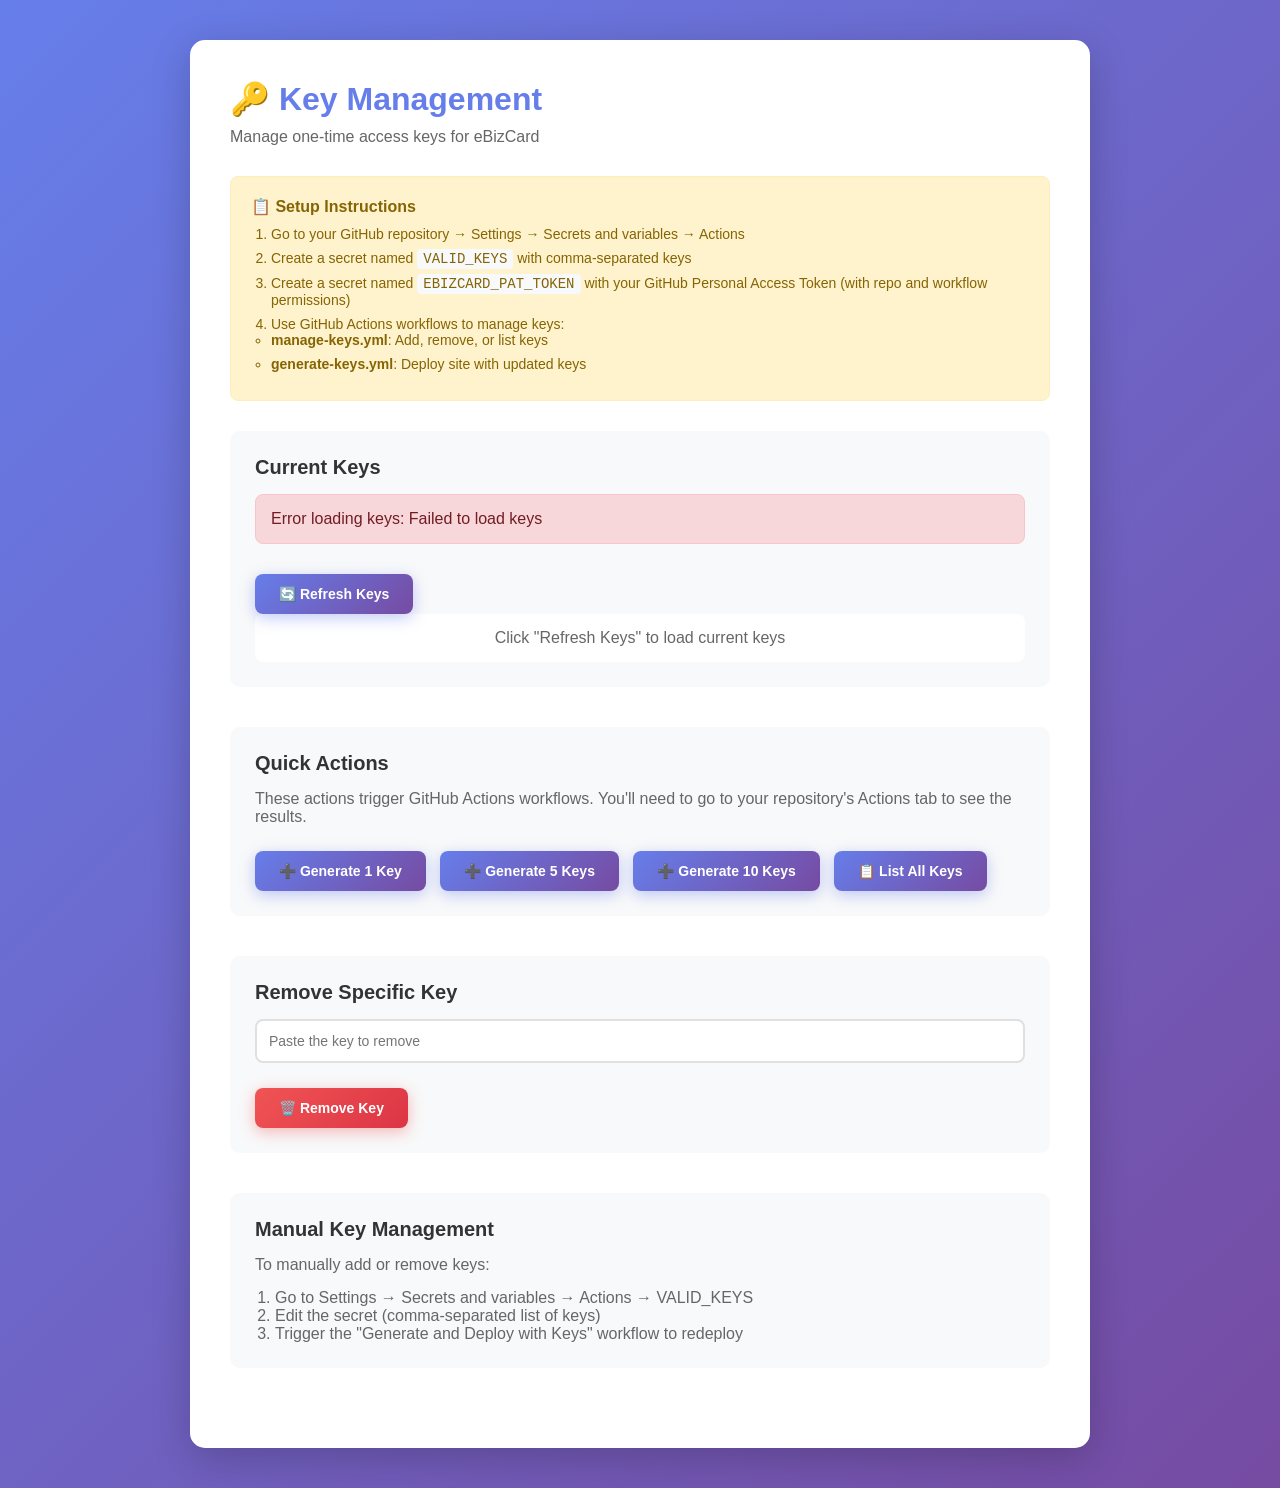
==== admin.html @ c4266b69 "Refactor key management system: remove local storage handling, integrate GitHub Actions for key gene" ====
<!DOCTYPE html>
<html lang="en">
<head>
    <meta charset="UTF-8">
    <meta name="viewport" content="width=device-width, initial-scale=1.0">
    <title>eBizCard Admin - Key Management</title>
    <style>
        * {
            margin: 0;
            padding: 0;
            box-sizing: border-box;
        }
        
        body {
            font-family: 'Segoe UI', Tahoma, Geneva, Verdana, sans-serif;
            background: linear-gradient(135deg, #667eea 0%, #764ba2 100%);
            min-height: 100vh;
            padding: 40px 20px;
        }
        
        .container {
            max-width: 900px;
            margin: 0 auto;
            background: white;
            border-radius: 15px;
            padding: 40px;
            box-shadow: 0 10px 40px rgba(0, 0, 0, 0.2);
        }
        
        h1 {
            color: #667eea;
            margin-bottom: 10px;
            font-size: 32px;
        }
        
        .subtitle {
            color: #666;
            margin-bottom: 30px;
            font-size: 16px;
        }
        
        .section {
            margin-bottom: 40px;
            padding: 25px;
            background: #f8f9fa;
            border-radius: 10px;
        }
        
        .section h2 {
            color: #333;
            margin-bottom: 15px;
            font-size: 20px;
        }
        
        .btn {
            background: linear-gradient(135deg, #667eea 0%, #764ba2 100%);
            color: white;
            border: none;
            padding: 12px 24px;
            font-size: 14px;
            font-weight: 600;
            border-radius: 8px;
            cursor: pointer;
            transition: transform 0.3s, box-shadow 0.3s;
            box-shadow: 0 4px 15px rgba(102, 126, 234, 0.4);
            margin-right: 10px;
            margin-top: 10px;
        }
        
        .btn:hover {
            transform: translateY(-2px);
            box-shadow: 0 6px 20px rgba(102, 126, 234, 0.6);
        }
        
        .btn-danger {
            background: linear-gradient(135deg, #f05454 0%, #dc3545 100%);
            box-shadow: 0 4px 15px rgba(240, 84, 84, 0.4);
        }
        
        .btn-danger:hover {
            box-shadow: 0 6px 20px rgba(240, 84, 84, 0.6);
        }
        
        input[type="text"],
        input[type="password"],
        input[type="number"] {
            width: 100%;
            padding: 12px;
            border: 2px solid #e0e0e0;
            border-radius: 8px;
            font-size: 14px;
            margin-bottom: 15px;
        }
        
        input:focus {
            outline: none;
            border-color: #667eea;
        }
        
        .key-list {
            max-height: 400px;
            overflow-y: auto;
            background: white;
            border-radius: 8px;
            padding: 15px;
        }
        
        .key-item {
            display: flex;
            justify-content: space-between;
            align-items: center;
            padding: 15px;
            background: #f8f9fa;
            border-radius: 8px;
            margin-bottom: 10px;
            border: 1px solid #e0e0e0;
        }
        
        .key-text {
            font-family: 'Courier New', monospace;
            font-size: 12px;
            flex-grow: 1;
            margin-right: 15px;
            word-break: break-all;
        }
        
        .key-url {
            font-size: 11px;
            color: #666;
            margin-top: 5px;
        }
        
        .message {
            padding: 15px;
            border-radius: 8px;
            margin-bottom: 20px;
            display: none;
        }
        
        .message.success {
            background: #d4edda;
            color: #155724;
            border: 1px solid #c3e6cb;
        }
        
        .message.error {
            background: #f8d7da;
            color: #721c24;
            border: 1px solid #f5c6cb;
        }
        
        .message.visible {
            display: block;
        }
        
        .instructions {
            background: #fff3cd;
            border: 1px solid #ffeeba;
            color: #856404;
            padding: 20px;
            border-radius: 8px;
            margin-bottom: 30px;
        }
        
        .instructions h3 {
            margin-bottom: 10px;
            font-size: 16px;
        }
        
        .instructions ol {
            margin-left: 20px;
        }
        
        .instructions li {
            margin-bottom: 8px;
            font-size: 14px;
        }
        
        .instructions code {
            background: #f8f9fa;
            padding: 2px 6px;
            border-radius: 4px;
            font-family: 'Courier New', monospace;
        }
    </style>
</head>
<body>
    <div class="container">
        <h1>🔑 Key Management</h1>
        <p class="subtitle">Manage one-time access keys for eBizCard</p>
        
        <div class="instructions">
            <h3>📋 Setup Instructions</h3>
            <ol>
                <li>Go to your GitHub repository → Settings → Secrets and variables → Actions</li>
                <li>Create a secret named <code>VALID_KEYS</code> with comma-separated keys</li>
                <li>Create a secret named <code>EBIZCARD_PAT_TOKEN</code> with your GitHub Personal Access Token (with repo and workflow permissions)</li>
                <li>Use GitHub Actions workflows to manage keys:
                    <ul>
                        <li><strong>manage-keys.yml</strong>: Add, remove, or list keys</li>
                        <li><strong>generate-keys.yml</strong>: Deploy site with updated keys</li>
                    </ul>
                </li>
            </ol>
        </div>
        
        <div class="section">
            <h2>Current Keys</h2>
            <div id="message" class="message"></div>
            <button class="btn" onclick="loadKeys()">🔄 Refresh Keys</button>
            <div id="keyList" class="key-list">
                <p style="color: #666; text-align: center;">Click "Refresh Keys" to load current keys</p>
            </div>
        </div>
        
        <div class="section">
            <h2>Quick Actions</h2>
            <p style="color: #666; margin-bottom: 15px;">
                These actions trigger GitHub Actions workflows. You'll need to go to your repository's Actions tab to see the results.
            </p>
            <button class="btn" onclick="triggerWorkflow('add_keys', 1)">➕ Generate 1 Key</button>
            <button class="btn" onclick="triggerWorkflow('add_keys', 5)">➕ Generate 5 Keys</button>
            <button class="btn" onclick="triggerWorkflow('add_keys', 10)">➕ Generate 10 Keys</button>
            <button class="btn" onclick="triggerWorkflow('list_keys')">📋 List All Keys</button>
        </div>
        
        <div class="section">
            <h2>Remove Specific Key</h2>
            <input type="text" id="keyToRemove" placeholder="Paste the key to remove">
            <button class="btn btn-danger" onclick="removeKey()">🗑️ Remove Key</button>
        </div>
        
        <div class="section">
            <h2>Manual Key Management</h2>
            <p style="color: #666; margin-bottom: 15px;">
                To manually add or remove keys:
            </p>
            <ol style="margin-left: 20px; color: #666;">
                <li>Go to Settings → Secrets and variables → Actions → VALID_KEYS</li>
                <li>Edit the secret (comma-separated list of keys)</li>
                <li>Trigger the "Generate and Deploy with Keys" workflow to redeploy</li>
            </ol>
        </div>
    </div>
    
    <script>
        const REPO_OWNER = 'dcnsakthi'; // Update with your GitHub username
        const REPO_NAME = 'eBizCard';   // Update with your repo name
        
        function showMessage(message, type = 'success') {
            const messageEl = document.getElementById('message');
            messageEl.textContent = message;
            messageEl.className = `message ${type} visible`;
            setTimeout(() => {
                messageEl.classList.remove('visible');
            }, 5000);
        }
        
        async function loadKeys() {
            try {
                const response = await fetch('keys.json');
                if (!response.ok) {
                    throw new Error('Failed to load keys');
                }
                
                const data = await response.json();
                const keyList = document.getElementById('keyList');
                
                if (!data.keys || data.keys.length === 0) {
                    keyList.innerHTML = '<p style="color: #666; text-align: center;">No keys found. Generate some keys using GitHub Actions.</p>';
                    return;
                }
                
                keyList.innerHTML = data.keys.map((key, index) => `
                    <div class="key-item">
                        <div style="flex-grow: 1;">
                            <div class="key-text">${key}</div>
                            <div class="key-url">https://${REPO_OWNER}.github.io/${REPO_NAME}/?key=${key}</div>
                        </div>
                        <button class="btn btn-danger" onclick="removeSpecificKey('${key}')">Remove</button>
                    </div>
                `).join('');
                
                showMessage(`Loaded ${data.keys.length} key(s)`, 'success');
            } catch (error) {
                showMessage('Error loading keys: ' + error.message, 'error');
            }
        }
        
        function triggerWorkflow(action, numKeys = null) {
            const url = `https://github.com/${REPO_OWNER}/${REPO_NAME}/actions/workflows/manage-keys.yml`;
            showMessage(`Opening GitHub Actions to trigger workflow. Action: ${action}`, 'success');
            window.open(url, '_blank');
        }
        
        function removeKey() {
            const key = document.getElementById('keyToRemove').value.trim();
            if (!key) {
                showMessage('Please enter a key to remove', 'error');
                return;
            }
            
            removeSpecificKey(key);
        }
        
        function removeSpecificKey(key) {
            const url = `https://github.com/${REPO_OWNER}/${REPO_NAME}/actions/workflows/manage-keys.yml`;
            showMessage(`Opening GitHub Actions to remove key. You'll need to manually trigger the remove_key action.`, 'success');
            document.getElementById('keyToRemove').value = key;
            window.open(url, '_blank');
        }
        
        // Load keys on page load
        loadKeys();
    </script>
</body>
</html>
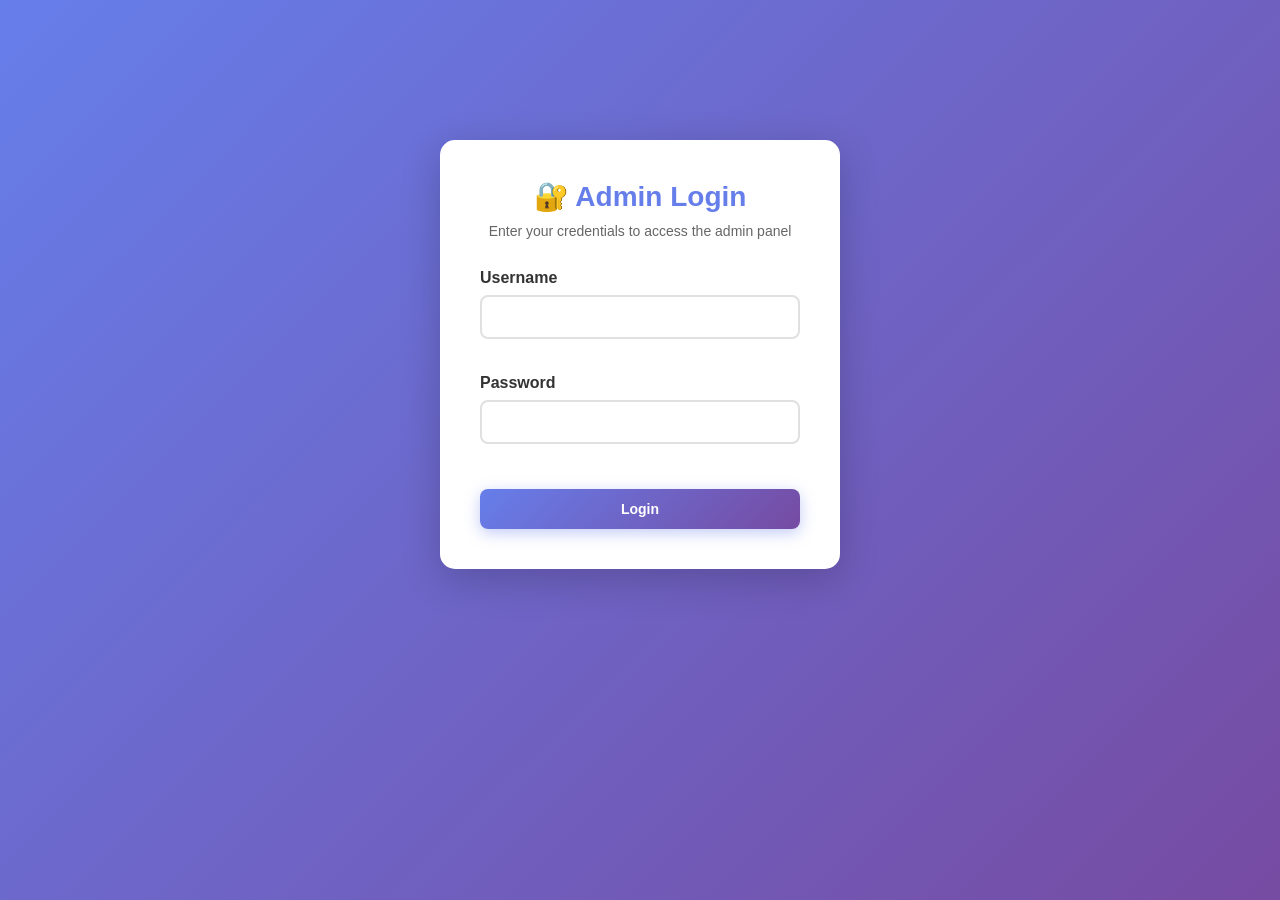
==== commit de3d851e: "Implement admin authentication and key management: inject secrets into HTML, enhance admin panel UI," ====
--- a/admin.html
+++ b/admin.html
@@ -18,6 +18,29 @@
             padding: 40px 20px;
         }
         
+        .login-container {
+            max-width: 400px;
+            margin: 100px auto;
+            background: white;
+            border-radius: 15px;
+            padding: 40px;
+            box-shadow: 0 10px 40px rgba(0, 0, 0, 0.2);
+        }
+        
+        .login-container h1 {
+            color: #667eea;
+            margin-bottom: 10px;
+            font-size: 28px;
+            text-align: center;
+        }
+        
+        .login-subtitle {
+            color: #666;
+            margin-bottom: 30px;
+            text-align: center;
+            font-size: 14px;
+        }
+        
         .container {
             max-width: 900px;
             margin: 0 auto;
@@ -27,16 +50,46 @@
             box-shadow: 0 10px 40px rgba(0, 0, 0, 0.2);
         }
         
-        h1 {
+        .header {
+            display: flex;
+            justify-content: space-between;
+            align-items: center;
+            margin-bottom: 30px;
+        }
+        
+        .header-left h1 {
             color: #667eea;
-            margin-bottom: 10px;
+            margin-bottom: 5px;
             font-size: 32px;
         }
         
         .subtitle {
             color: #666;
-            margin-bottom: 30px;
             font-size: 16px;
+        }
+        
+        .form-group {
+            margin-bottom: 20px;
+        }
+        
+        .form-group label {
+            display: block;
+            margin-bottom: 8px;
+            color: #333;
+            font-weight: 600;
+        }
+        
+        .form-group input {
+            width: 100%;
+            padding: 12px;
+            border: 2px solid #e0e0e0;
+            border-radius: 8px;
+            font-size: 14px;
+        }
+        
+        .form-group input:focus {
+            outline: none;
+            border-color: #667eea;
         }
         
         .section {
@@ -79,6 +132,17 @@
         
         .btn-danger:hover {
             box-shadow: 0 6px 20px rgba(240, 84, 84, 0.6);
+        }
+        
+        .btn-logout {
+            background: linear-gradient(135deg, #6c757d 0%, #495057 100%);
+            box-shadow: 0 4px 15px rgba(108, 117, 125, 0.4);
+            padding: 10px 20px;
+            font-size: 14px;
+        }
+        
+        .btn-logout:hover {
+            box-shadow: 0 6px 20px rgba(108, 117, 125, 0.6);
         }
         
         input[type="text"],
@@ -182,12 +246,40 @@
             border-radius: 4px;
             font-family: 'Courier New', monospace;
         }
+        
+        .hidden {
+            display: none !important;
+        }
     </style>
 </head>
 <body>
-    <div class="container">
-        <h1>🔑 Key Management</h1>
-        <p class="subtitle">Manage one-time access keys for eBizCard</p>
+    <!-- Login Screen -->
+    <div id="loginScreen" class="login-container">
+        <h1>🔐 Admin Login</h1>
+        <p class="login-subtitle">Enter your credentials to access the admin panel</p>
+        <div id="loginMessage" class="message"></div>
+        <form id="loginForm" onsubmit="handleLogin(event)">
+            <div class="form-group">
+                <label for="username">Username</label>
+                <input type="text" id="username" name="username" required autocomplete="username">
+            </div>
+            <div class="form-group">
+                <label for="password">Password</label>
+                <input type="password" id="password" name="password" required autocomplete="current-password">
+            </div>
+            <button type="submit" class="btn" style="width: 100%;">Login</button>
+        </form>
+    </div>
+    
+    <!-- Admin Panel (Hidden by default) -->
+    <div id="adminPanel" class="container hidden">
+        <div class="header">
+            <div class="header-left">
+                <h1>🔑 Key Management</h1>
+                <p class="subtitle">Manage one-time access keys for eBizCard</p>
+            </div>
+            <button class="btn btn-logout" onclick="handleLogout()">🚪 Logout</button>
+        </div>
         
         <div class="instructions">
             <h3>📋 Setup Instructions</h3>
@@ -195,6 +287,7 @@
                 <li>Go to your GitHub repository → Settings → Secrets and variables → Actions</li>
                 <li>Create a secret named <code>VALID_KEYS</code> with comma-separated keys</li>
                 <li>Create a secret named <code>EBIZCARD_PAT_TOKEN</code> with your GitHub Personal Access Token (with repo and workflow permissions)</li>
+                <li>Create secrets <code>ADMIN_AUTH_USER_NAME</code> and <code>ADMIN_AUTH_SECRET_KEY</code> for admin authentication</li>
                 <li>Use GitHub Actions workflows to manage keys:
                     <ul>
                         <li><strong>manage-keys.yml</strong>: Add, remove, or list keys</li>
@@ -244,8 +337,60 @@
     </div>
     
     <script>
-        const REPO_OWNER = 'dcnsakthi'; // Update with your GitHub username
-        const REPO_NAME = 'eBizCard';   // Update with your repo name
+        const REPO_OWNER = 'dcnsakthi';
+        const REPO_NAME = 'eBizCard';
+        
+        // Authentication credentials (these will be injected from GitHub Secrets during deployment)
+        const ADMIN_CREDENTIALS = {
+            username: 'ADMIN_AUTH_USER_NAME_PLACEHOLDER',
+            password: 'ADMIN_AUTH_SECRET_KEY_PLACEHOLDER'
+        };
+        
+        // Check if user is already logged in
+        function checkAuth() {
+            const authToken = sessionStorage.getItem('adminAuth');
+            if (authToken === btoa(ADMIN_CREDENTIALS.username + ':' + ADMIN_CREDENTIALS.password)) {
+                showAdminPanel();
+            }
+        }
+        
+        // Handle login
+        function handleLogin(event) {
+            event.preventDefault();
+            
+            const username = document.getElementById('username').value;
+            const password = document.getElementById('password').value;
+            const loginMessage = document.getElementById('loginMessage');
+            
+            // Validate credentials
+            if (username === ADMIN_CREDENTIALS.username && password === ADMIN_CREDENTIALS.password) {
+                // Store auth token in session storage
+                sessionStorage.setItem('adminAuth', btoa(username + ':' + password));
+                showAdminPanel();
+            } else {
+                loginMessage.textContent = 'Invalid username or password';
+                loginMessage.className = 'message error visible';
+                setTimeout(() => {
+                    loginMessage.classList.remove('visible');
+                }, 3000);
+            }
+        }
+        
+        // Show admin panel
+        function showAdminPanel() {
+            document.getElementById('loginScreen').classList.add('hidden');
+            document.getElementById('adminPanel').classList.remove('hidden');
+            loadKeys();
+        }
+        
+        // Handle logout
+        function handleLogout() {
+            sessionStorage.removeItem('adminAuth');
+            document.getElementById('adminPanel').classList.add('hidden');
+            document.getElementById('loginScreen').classList.remove('hidden');
+            document.getElementById('username').value = '';
+            document.getElementById('password').value = '';
+        }
         
         function showMessage(message, type = 'success') {
             const messageEl = document.getElementById('message');
@@ -258,20 +403,20 @@
         
         async function loadKeys() {
             try {
-                const response = await fetch('keys.json');
-                if (!response.ok) {
-                    throw new Error('Failed to load keys');
+                // VALID_KEYS_FROM_SECRET is injected during deployment
+                if (typeof VALID_KEYS_FROM_SECRET === 'undefined') {
+                    throw new Error('VALID_KEYS not configured. Please deploy via GitHub Actions.');
                 }
                 
-                const data = await response.json();
+                const keys = VALID_KEYS_FROM_SECRET.split(',').map(k => k.trim()).filter(k => k);
                 const keyList = document.getElementById('keyList');
                 
-                if (!data.keys || data.keys.length === 0) {
+                if (keys.length === 0) {
                     keyList.innerHTML = '<p style="color: #666; text-align: center;">No keys found. Generate some keys using GitHub Actions.</p>';
                     return;
                 }
                 
-                keyList.innerHTML = data.keys.map((key, index) => `
+                keyList.innerHTML = keys.map((key, index) => `
                     <div class="key-item">
                         <div style="flex-grow: 1;">
                             <div class="key-text">${key}</div>
@@ -281,7 +426,7 @@
                     </div>
                 `).join('');
                 
-                showMessage(`Loaded ${data.keys.length} key(s)`, 'success');
+                showMessage(`Loaded ${keys.length} key(s)`, 'success');
             } catch (error) {
                 showMessage('Error loading keys: ' + error.message, 'error');
             }
@@ -310,8 +455,9 @@
             window.open(url, '_blank');
         }
         
-        // Load keys on page load
-        loadKeys();
+        // Check authentication on page load
+        checkAuth();
     </script>
+    <!-- VALID_KEYS will be injected here during deployment -->
 </body>
 </html>
